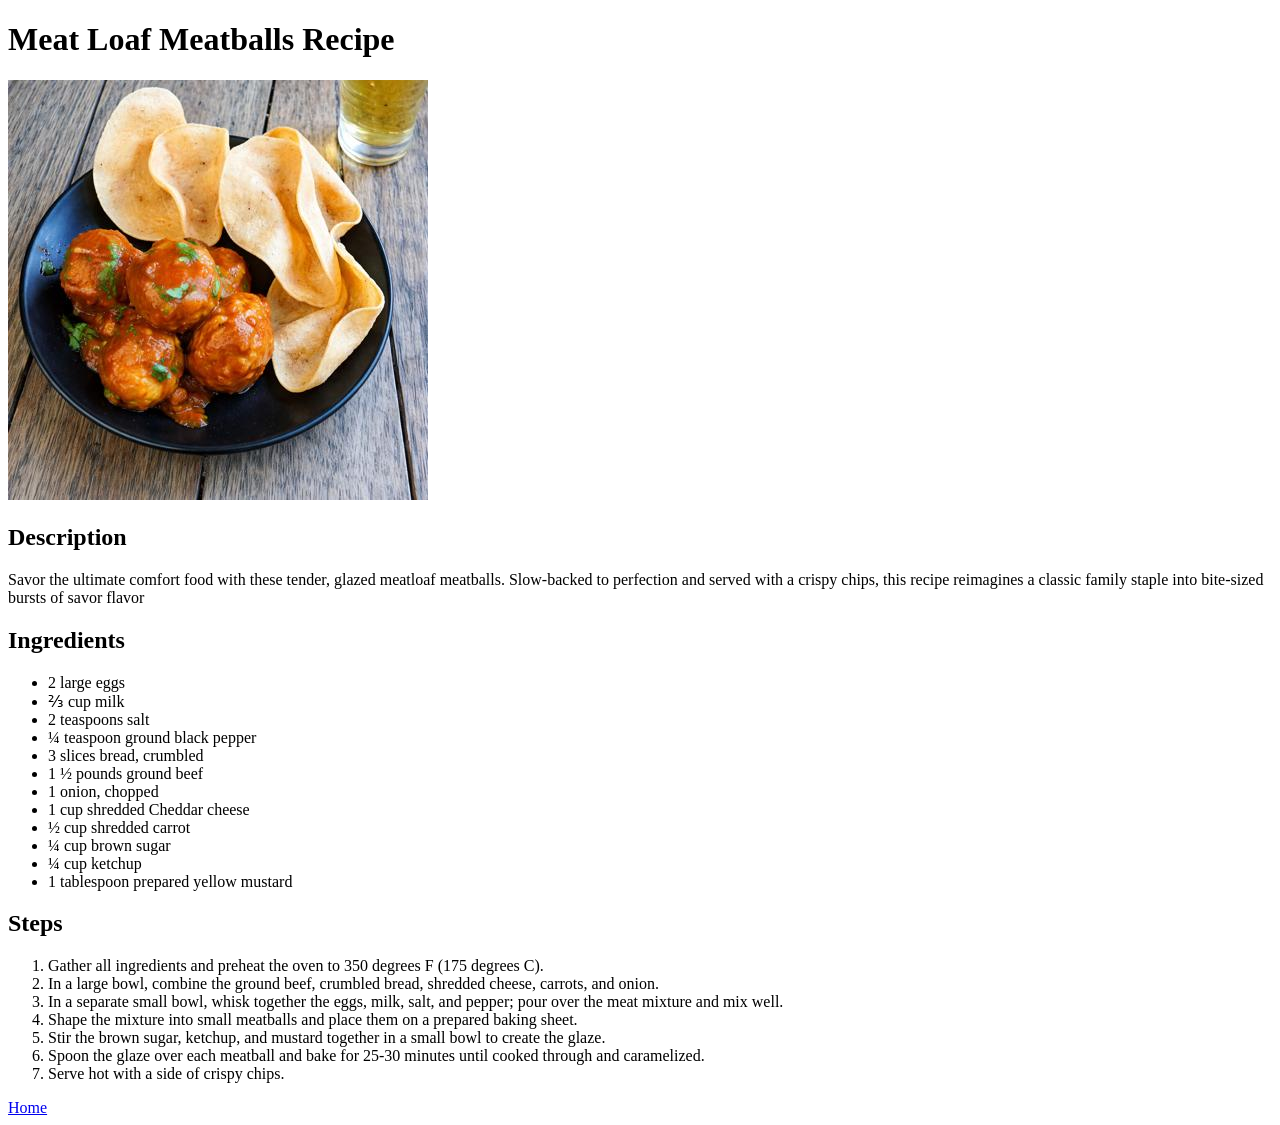
==== recipes/meatloaf-recipe.html @ a576452a "Create html-only recipe website" ====
<!DOCTYPE html>
<html lang="en">

<head>
    <meta charset="UTF-8">
    <meta name="viewport" content="width=device-width, initial-scale=1.0">
    <title>Meat-loaf-ball</title>
</head>

<body>
    <h1>Meat Loaf Meatballs Recipe</h1>
    <img src="../images/meatball.jpg">
    <h2>Description</h2>
    <p>Savor the ultimate comfort food with these tender, glazed meatloaf meatballs. Slow-backed to perfection and
        served with a crispy chips, this recipe reimagines a classic family staple into bite-sized bursts of savor
        flavor</p>
    <h2>Ingredients</h2>
    <ul>
        <li>2 large eggs</li>
        <li>⅔ cup milk</li>
        <li>2 teaspoons salt</li>
        <li>¼ teaspoon ground black pepper</li>
        <li>3 slices bread, crumbled</li>
        <li>1 ½ pounds ground beef</li>
        <li>1 onion, chopped</li>
        <li>1 cup shredded Cheddar cheese</li>
        <li>½ cup shredded carrot</li>
        <li>¼ cup brown sugar</li>
        <li>¼ cup ketchup</li>
        <li>1 tablespoon prepared yellow mustard</li>
    </ul>
    <h2>Steps</h2>
    <ol>
        <li>Gather all ingredients and preheat the oven to 350 degrees F (175 degrees C).</li>
        <li>In a large bowl, combine the ground beef, crumbled bread, shredded cheese, carrots, and onion.</li>
        <li>In a separate small bowl, whisk together the eggs, milk, salt, and pepper; pour over the meat mixture and
            mix well.</li>
        <li>Shape the mixture into small meatballs and place them on a prepared baking sheet.</li>
        <li>Stir the brown sugar, ketchup, and mustard together in a small bowl to create the glaze.</li>
        <li>Spoon the glaze over each meatball and bake for 25-30 minutes until cooked through and caramelized.</li>
        <li>Serve hot with a side of crispy chips.</li>
    </ol>
    <a href="../index.html">Home</a>
</body>

</html>
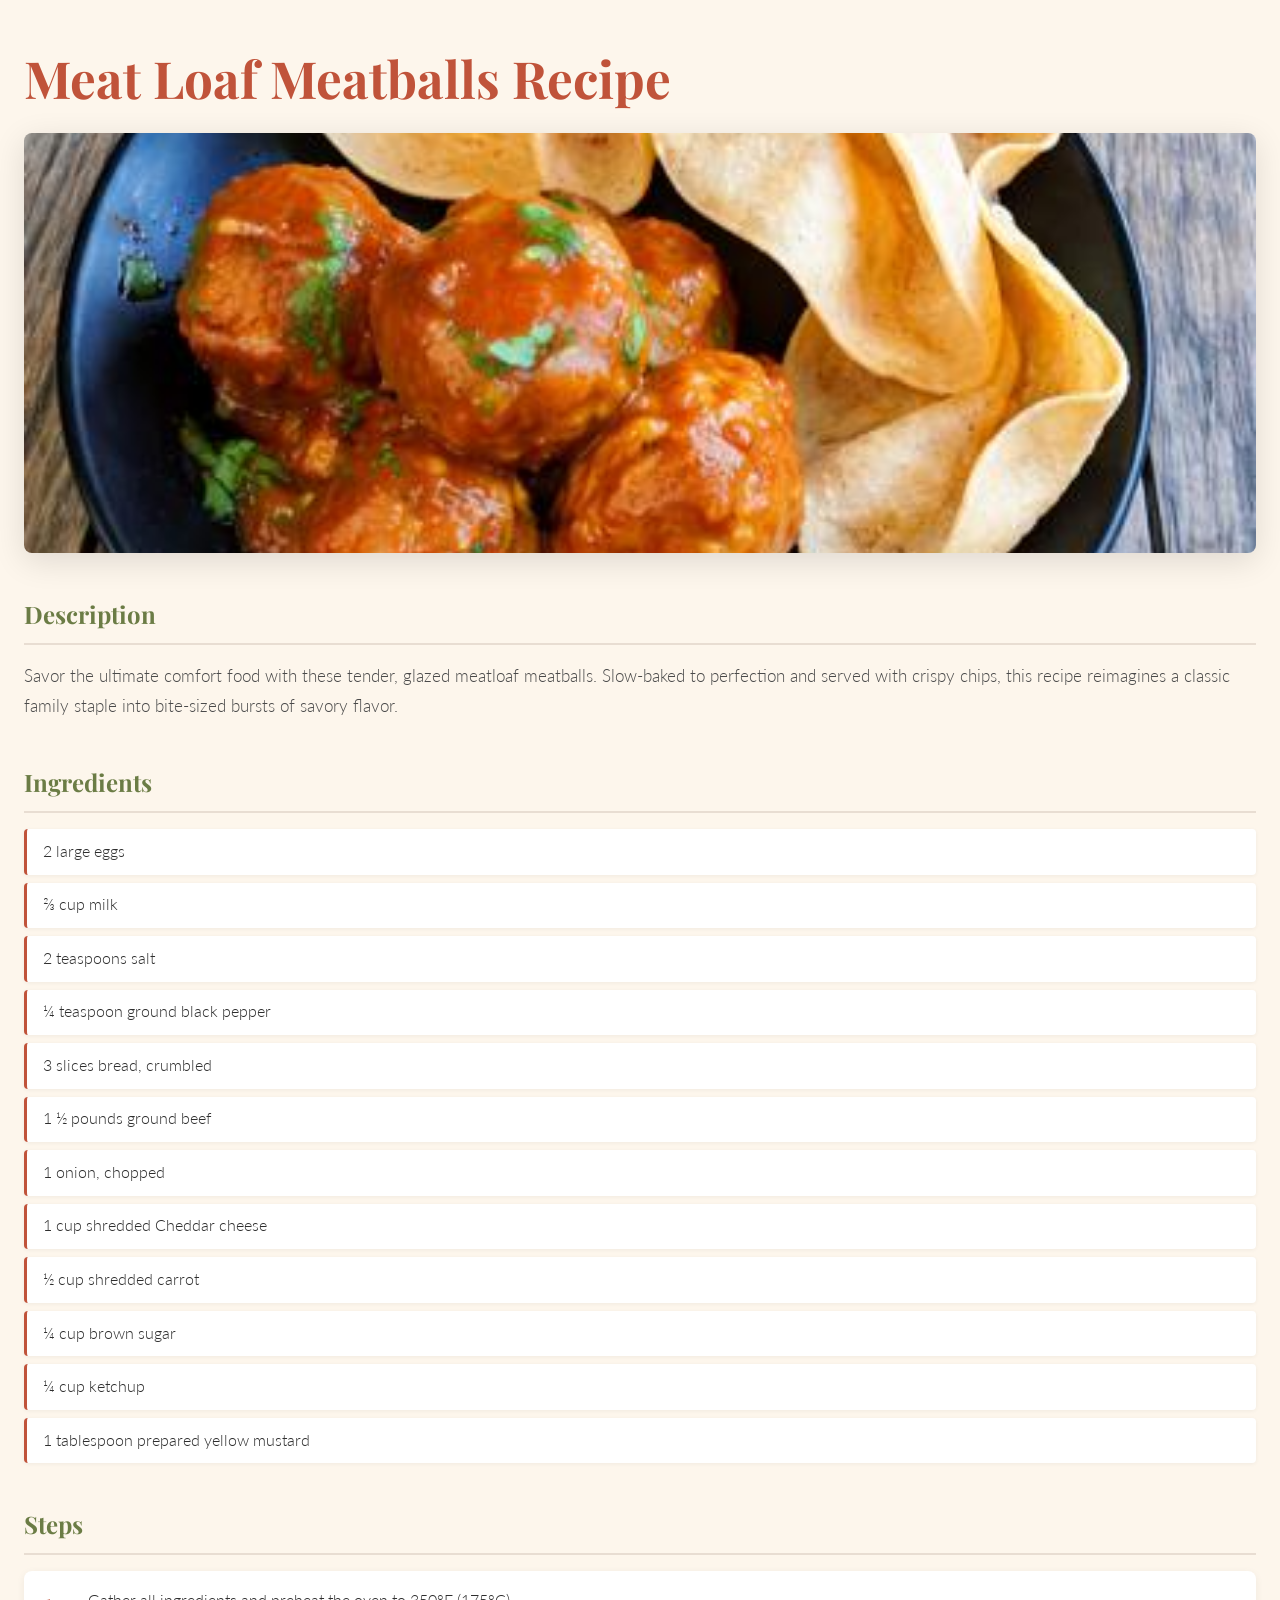
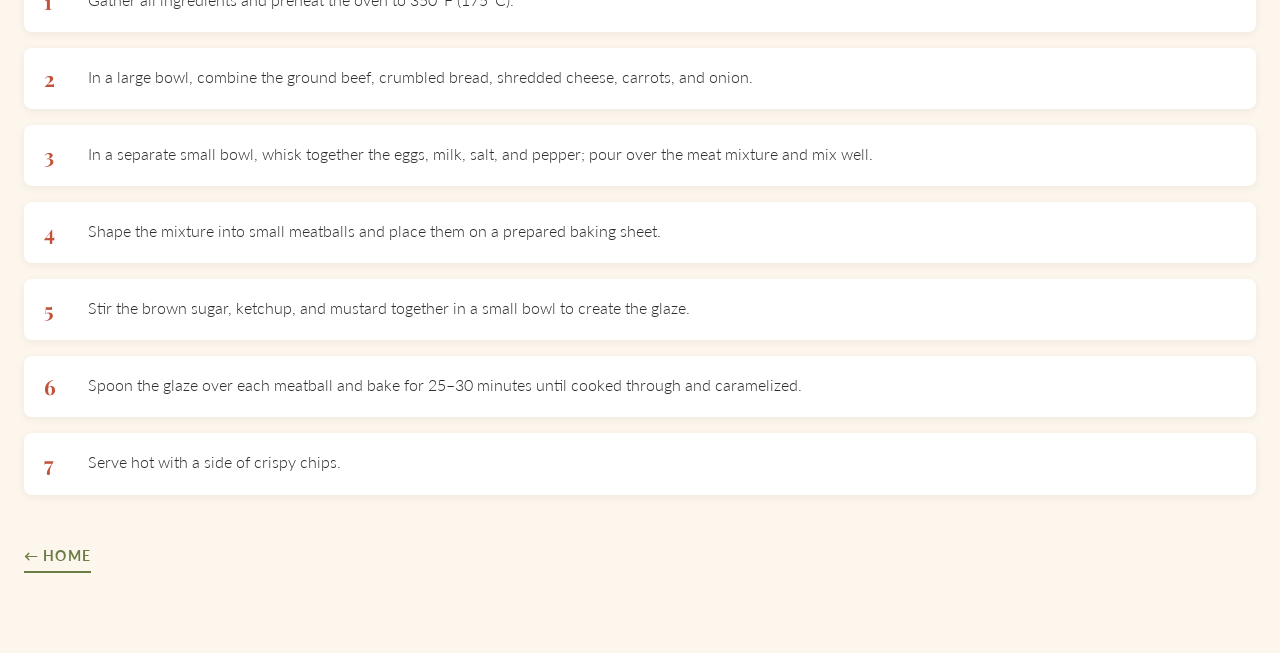
==== commit 7d95c8c8: "Style Index and Recipe files using CSS" ====
--- a/recipes/meatloaf-recipe.html
+++ b/recipes/meatloaf-recipe.html
@@ -4,16 +4,17 @@
 <head>
     <meta charset="UTF-8">
     <meta name="viewport" content="width=device-width, initial-scale=1.0">
-    <title>Meat-loaf-ball</title>
+    <title>Meat Loaf Meatballs</title>
+    <link rel="stylesheet" href="../css/recipes.css">
 </head>
 
 <body>
     <h1>Meat Loaf Meatballs Recipe</h1>
-    <img src="../images/meatball.jpg">
+    <img src="../images/meatball.jpg" alt="Meat Loaf Meatballs">
     <h2>Description</h2>
-    <p>Savor the ultimate comfort food with these tender, glazed meatloaf meatballs. Slow-backed to perfection and
-        served with a crispy chips, this recipe reimagines a classic family staple into bite-sized bursts of savor
-        flavor</p>
+    <p>Savor the ultimate comfort food with these tender, glazed meatloaf meatballs. Slow-baked to perfection and
+        served with crispy chips, this recipe reimagines a classic family staple into bite-sized bursts of savory
+        flavor.</p>
     <h2>Ingredients</h2>
     <ul>
         <li>2 large eggs</li>
@@ -31,16 +32,16 @@
     </ul>
     <h2>Steps</h2>
     <ol>
-        <li>Gather all ingredients and preheat the oven to 350 degrees F (175 degrees C).</li>
+        <li>Gather all ingredients and preheat the oven to 350°F (175°C).</li>
         <li>In a large bowl, combine the ground beef, crumbled bread, shredded cheese, carrots, and onion.</li>
         <li>In a separate small bowl, whisk together the eggs, milk, salt, and pepper; pour over the meat mixture and
             mix well.</li>
         <li>Shape the mixture into small meatballs and place them on a prepared baking sheet.</li>
         <li>Stir the brown sugar, ketchup, and mustard together in a small bowl to create the glaze.</li>
-        <li>Spoon the glaze over each meatball and bake for 25-30 minutes until cooked through and caramelized.</li>
+        <li>Spoon the glaze over each meatball and bake for 25–30 minutes until cooked through and caramelized.</li>
         <li>Serve hot with a side of crispy chips.</li>
     </ol>
-    <a href="../index.html">Home</a>
+    <a href="../index.html">← Home</a>
 </body>
 
 </html>
--- a/css/recipes.css
+++ b/css/recipes.css
@@ -0,0 +1,142 @@
+@import url('https://fonts.googleapis.com/css2?family=Playfair+Display:ital,wght@0,400;0,700;1,400&family=Lato:wght@300;400;700&display=swap');
+
+:root {
+  --cream: #fdf6ec;
+  --terracotta: #c0533a;
+  --olive: #6b7c45;
+  --charcoal: #2e2e2e;
+  --warm-gray: #b5a99a;
+  --light-border: #e8ddd2;
+}
+
+*, *::before, *::after {
+  box-sizing: border-box;
+  margin: 0;
+  padding: 0;
+}
+
+body {
+  background-color: var(--cream);
+  color: var(--charcoal);
+  font-family: 'Lato', sans-serif;
+  font-weight: 300;
+  line-height: 1.8;
+  padding: 3rem 1.5rem 5rem;
+}
+
+/* Layout wrapper */
+.content {
+  max-width: 720px;
+  margin: 0 auto;
+}
+
+h1 {
+  font-family: 'Playfair Display', serif;
+  font-size: clamp(2.2rem, 5vw, 3.2rem);
+  color: var(--terracotta);
+  margin-bottom: 1.5rem;
+  line-height: 1.2;
+}
+
+/* Hero image */
+img {
+  width: 100%;
+  max-height: 420px;
+  object-fit: cover;
+  border-radius: 8px;
+  display: block;
+  margin-bottom: 2.5rem;
+  box-shadow: 0 8px 32px rgba(0,0,0,0.12);
+}
+
+h2 {
+  font-family: 'Playfair Display', serif;
+  font-size: 1.5rem;
+  color: var(--olive);
+  margin-top: 2.5rem;
+  margin-bottom: 1rem;
+  padding-bottom: 0.4rem;
+  border-bottom: 2px solid var(--light-border);
+}
+
+p {
+  font-size: 1.05rem;
+  color: #4a4a4a;
+  margin-bottom: 1rem;
+}
+
+p strong {
+  color: var(--terracotta);
+  font-weight: 700;
+}
+
+/* Ingredients list */
+ul {
+  list-style: none;
+  display: flex;
+  flex-direction: column;
+  gap: 0.5rem;
+  padding: 0;
+}
+
+ul li {
+  padding: 0.55rem 1rem;
+  background: white;
+  border-left: 3px solid var(--terracotta);
+  border-radius: 4px;
+  font-size: 0.97rem;
+  color: var(--charcoal);
+  box-shadow: 0 1px 4px rgba(0,0,0,0.05);
+}
+
+/* Steps list */
+ol {
+  list-style: none;
+  counter-reset: steps;
+  display: flex;
+  flex-direction: column;
+  gap: 1rem;
+  padding: 0;
+}
+
+ol li {
+  counter-increment: steps;
+  display: flex;
+  gap: 1rem;
+  align-items: flex-start;
+  background: white;
+  border-radius: 8px;
+  padding: 1rem 1.25rem;
+  box-shadow: 0 2px 8px rgba(0,0,0,0.06);
+  font-size: 0.97rem;
+}
+
+ol li::before {
+  content: counter(steps);
+  font-family: 'Playfair Display', serif;
+  font-size: 1.3rem;
+  font-weight: 700;
+  color: var(--terracotta);
+  min-width: 28px;
+  line-height: 1.4;
+}
+
+/* Back link */
+a[href*="index"] {
+  display: inline-block;
+  margin-top: 3rem;
+  color: var(--olive);
+  text-decoration: none;
+  font-size: 0.9rem;
+  letter-spacing: 0.08em;
+  text-transform: uppercase;
+  font-weight: 700;
+  border-bottom: 2px solid var(--olive);
+  padding-bottom: 2px;
+  transition: color 0.2s, border-color 0.2s;
+}
+
+a[href*="index"]:hover {
+  color: var(--terracotta);
+  border-color: var(--terracotta);
+}
